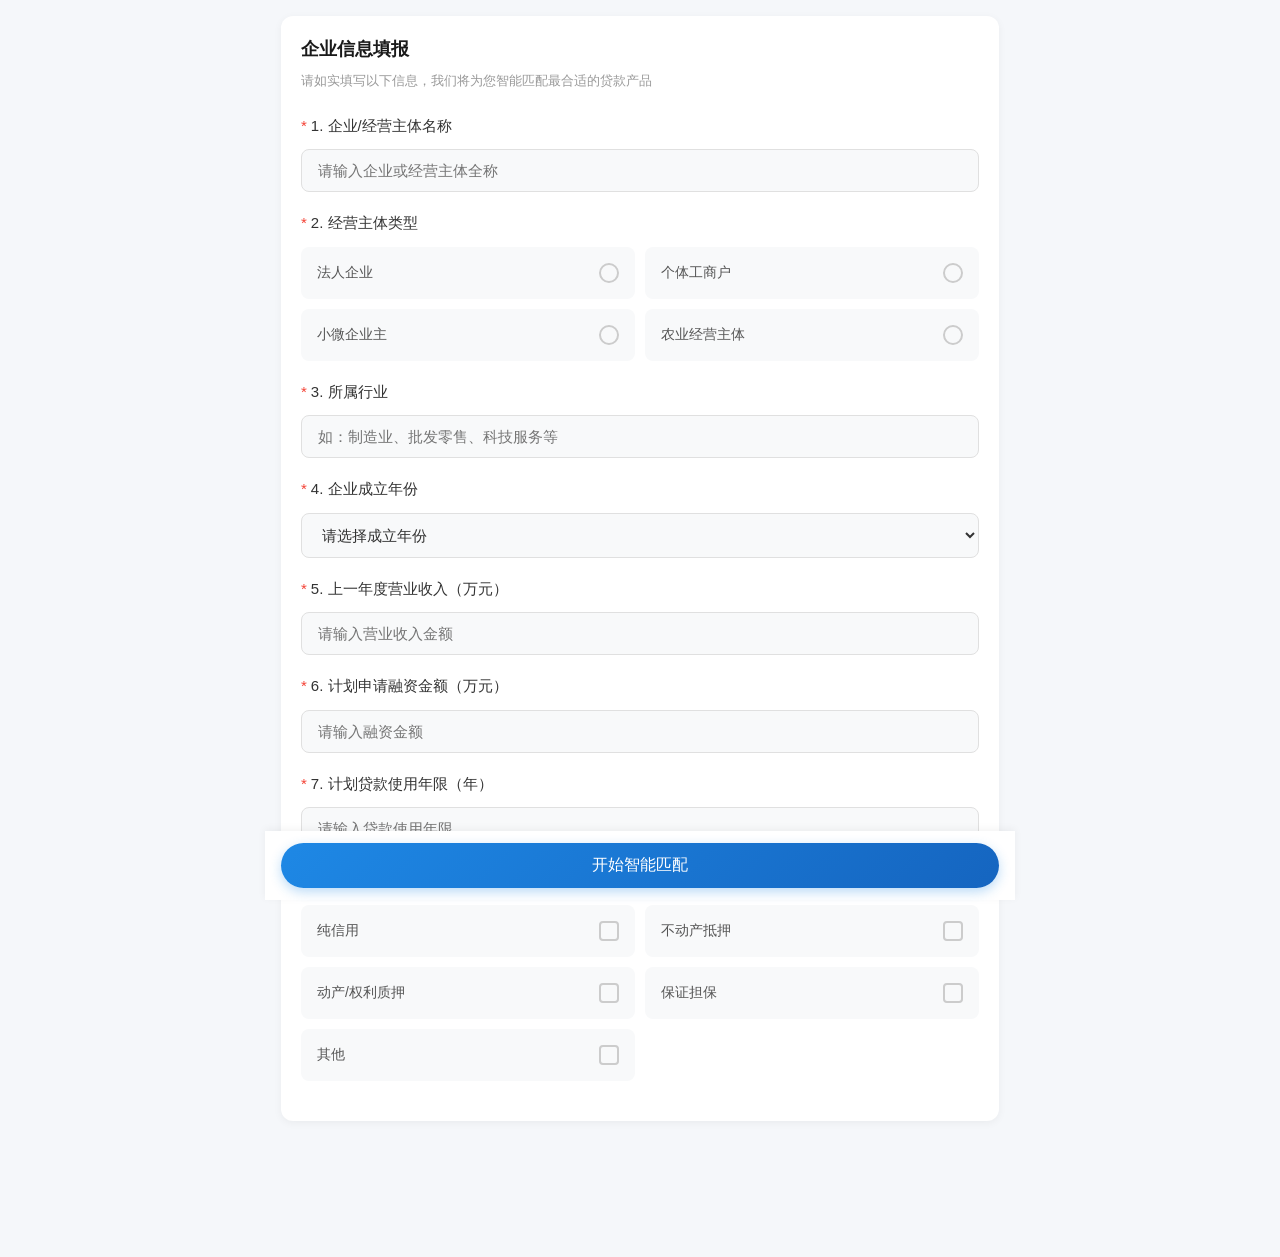
==== questionnaire.html @ fbf0ee69 "Add files via upload" ====
<!DOCTYPE html>
<html lang="zh-CN">
<head>
  <meta charset="UTF-8">
  <meta name="viewport" content="width=device-width, initial-scale=1.0, maximum-scale=1.0, user-scalable=no">
  <meta name="apple-mobile-web-app-capable" content="yes">
  <meta name="apple-mobile-web-app-status-bar-style" content="black-translucent">
  <title>填写问卷 - 贷款产品智能匹配</title>
  <link rel="stylesheet" href="css/style.css">
</head>
<body>
  <div class="container">
    <div class="card">
      <div class="title-md" style="margin-bottom: 8px;">企业信息填报</div>
      <div style="font-size: 13px; color: #999; margin-bottom: 24px;">请如实填写以下信息，我们将为您智能匹配最合适的贷款产品</div>

      <div class="form-item">
        <div class="form-label"><span class="required">*</span>1. 企业/经营主体名称</div>
        <input class="form-input" id="company_name" placeholder="请输入企业或经营主体全称" />
      </div>

      <div class="form-item">
        <div class="form-label"><span class="required">*</span>2. 经营主体类型</div>
        <div class="option-group" id="entity_type_group"></div>
      </div>

      <div class="form-item">
        <div class="form-label"><span class="required">*</span>3. 所属行业</div>
        <input class="form-input" id="industry" placeholder="如：制造业、批发零售、科技服务等" />
      </div>

      <div class="form-item">
        <div class="form-label"><span class="required">*</span>4. 企业成立年份</div>
        <select class="form-input" id="founded_year">
          <option value="">请选择成立年份</option>
        </select>
      </div>

      <div class="form-item">
        <div class="form-label"><span class="required">*</span>5. 上一年度营业收入（万元）</div>
        <input class="form-input" type="digit" id="annual_revenue" placeholder="请输入营业收入金额" />
      </div>

      <div class="form-item">
        <div class="form-label"><span class="required">*</span>6. 计划申请融资金额（万元）</div>
        <input class="form-input" type="digit" id="loan_amount" placeholder="请输入融资金额" />
      </div>

      <div class="form-item">
        <div class="form-label"><span class="required">*</span>7. 计划贷款使用年限（年）</div>
        <input class="form-input" type="digit" id="loan_term" placeholder="请输入贷款使用年限" />
      </div>

      <div class="form-item">
        <div class="form-label"><span class="required">*</span>8. 可接受的贷款类型（可多选）</div>
        <div class="option-group" id="guarantee_types_group"></div>
        <div class="selected-hint" id="guarantee_hint" style="display:none;"></div>
      </div>
    </div>
  </div>

  <!-- 底部按钮 -->
  <div class="bottom-nav">
    <div class="nav-right" style="flex:1; padding:0;">
      <button class="btn-primary" id="submit_btn" onclick="submitForm()">开始智能匹配</button>
    </div>
  </div>

  <script src="js/products.js"></script>
  <script src="js/matcher.js"></script>
  <script src="js/common.js"></script>
  <script src="js/questionnaire.js"></script>
</body>
</html>
---- css/style.css ----
/* 全局样式 - H5贷款匹配系统 */
* {
  margin: 0;
  padding: 0;
  box-sizing: border-box;
  -webkit-tap-highlight-color: transparent;
}

html, body {
  font-family: -apple-system, BlinkMacSystemFont, "PingFang SC", "Helvetica Neue", Helvetica, "Microsoft YaHei", Arial, sans-serif;
  background: #f5f7fa;
  color: #333;
  font-size: 14px;
  line-height: 1.5;
  min-height: 100vh;
}

/* 容器 */
.container {
  max-width: 750px;
  margin: 0 auto;
  padding: 16px;
  padding-bottom: 120px;
  min-height: 100vh;
}

/* 卡片 */
.card {
  background: #fff;
  border-radius: 12px;
  padding: 20px;
  margin-bottom: 16px;
  box-shadow: 0 2px 8px rgba(0, 0, 0, 0.05);
}

/* 标题 */
.title-lg {
  font-size: 22px;
  font-weight: bold;
  color: #1a1a1a;
  margin-bottom: 8px;
}

.title-md {
  font-size: 18px;
  font-weight: 600;
  color: #1a1a1a;
}

/* 按钮 */
.btn-primary, .btn-secondary {
  display: inline-flex;
  align-items: center;
  justify-content: center;
  padding: 12px 28px;
  border-radius: 24px;
  font-size: 16px;
  font-weight: 500;
  border: none;
  cursor: pointer;
  transition: all 0.2s ease;
  text-decoration: none;
  width: 100%;
}

.btn-primary {
  background: linear-gradient(135deg, #1e88e5, #1565c0);
  color: #fff;
  box-shadow: 0 4px 12px rgba(30, 136, 229, 0.3);
}

.btn-primary:active {
  transform: scale(0.98);
  box-shadow: 0 2px 8px rgba(30, 136, 229, 0.3);
}

.btn-secondary {
  background: #f0f0f0;
  color: #555;
}

.btn-secondary:active {
  background: #e0e0e0;
}

/* 底部导航 */
.bottom-nav {
  display: flex;
  position: fixed;
  bottom: 0;
  left: 0;
  right: 0;
  max-width: 750px;
  margin: 0 auto;
  padding: 12px 16px;
  padding-bottom: calc(12px + env(safe-area-inset-bottom));
  background: #fff;
  box-shadow: 0 -2px 8px rgba(0, 0, 0, 0.05);
  z-index: 100;
}

.nav-left {
  flex: 1;
  padding-right: 8px;
}

.nav-right {
  flex: 1;
  padding-left: 8px;
}

/* 进度条 */
.progress-bar {
  display: flex;
  background: #fff;
  border-radius: 12px;
  padding: 20px 12px;
  margin-bottom: 16px;
  box-shadow: 0 2px 8px rgba(0, 0, 0, 0.05);
}

.progress-step {
  flex: 1;
  text-align: center;
  position: relative;
}

.step-circle {
  width: 32px;
  height: 32px;
  border-radius: 50%;
  background: #e0e0e0;
  color: #fff;
  display: flex;
  align-items: center;
  justify-content: center;
  margin: 0 auto 8px;
  font-size: 14px;
  font-weight: bold;
}

.progress-step.active .step-circle {
  background: linear-gradient(135deg, #1e88e5, #1565c0);
  box-shadow: 0 2px 8px rgba(30, 136, 229, 0.4);
}

.progress-step.done .step-circle {
  background: #4caf50;
}

.step-line {
  position: absolute;
  top: 14px;
  left: 50%;
  width: 100%;
  height: 3px;
  background: #e0e0e0;
}

.progress-step.done .step-line {
  background: #4caf50;
}

.step-text {
  font-size: 12px;
  color: #999;
}

.progress-step.active .step-text,
.progress-step.done .step-text {
  color: #1e88e5;
  font-weight: 500;
}

/* 表单 */
.form-item {
  margin-bottom: 20px;
}

.form-label {
  display: flex;
  align-items: center;
  font-size: 15px;
  color: #333;
  font-weight: 500;
  margin-bottom: 12px;
}

.required {
  color: #f44336;
  margin-right: 4px;
}

.form-input {
  width: 100%;
  padding: 12px 16px;
  background: #f8f9fa;
  border: 1px solid #e0e0e0;
  border-radius: 8px;
  font-size: 15px;
  color: #333;
  outline: none;
  transition: border-color 0.2s;
}

.form-input:focus {
  border-color: #1e88e5;
  background: #fff;
}

/* 选项组 */
.option-group {
  display: flex;
  flex-wrap: wrap;
  gap: 10px;
}

.option-item {
  flex: 0 0 calc(50% - 5px);
  box-sizing: border-box;
  background: #f8f9fa;
  border-radius: 8px;
  border: 2px solid transparent;
  transition: all 0.2s ease;
  overflow: hidden;
  cursor: pointer;
}

.option-content {
  display: flex;
  align-items: center;
  justify-content: space-between;
  padding: 12px 14px;
  min-height: 48px;
}

.option-text {
  flex: 1;
  font-size: 14px;
  line-height: 1.4;
  word-break: break-all;
  padding-right: 6px;
  color: #555;
}

.option-radio, .option-checkbox {
  width: 20px;
  height: 20px;
  border-radius: 50%;
  background: #1e88e5;
  color: #fff;
  display: flex;
  align-items: center;
  justify-content: center;
  font-size: 12px;
  font-weight: bold;
  margin-left: 10px;
  flex-shrink: 0;
}

.option-checkbox {
  border-radius: 4px;
}

.option-item:not(.active) .option-radio,
.option-item:not(.active) .option-checkbox {
  background: transparent;
  border: 2px solid #ccc;
  color: transparent;
}

.option-item.active {
  background: #e3f2fd;
  border-color: #1976d2;
}

.option-item.active .option-text {
  color: #1565c0;
  font-weight: 500;
}

.option-item:active {
  transform: scale(0.98);
}

.selected-hint {
  margin-top: 10px;
  font-size: 13px;
  color: #1976d2;
  background: #e3f2fd;
  display: inline-block;
  padding: 4px 14px;
  border-radius: 20px;
}

/* 首页 */
.hero {
  text-align: center;
  padding: 40px 20px;
  background: linear-gradient(135deg, #1e88e5, #1565c0);
  color: #fff;
  border-radius: 16px;
  margin-bottom: 24px;
}

.hero-icon {
  font-size: 64px;
  margin-bottom: 16px;
}

.hero-title {
  font-size: 24px;
  font-weight: bold;
  margin-bottom: 8px;
}

.hero-desc {
  font-size: 14px;
  opacity: 0.9;
  line-height: 1.6;
}

.feature-list {
  display: flex;
  flex-wrap: wrap;
  gap: 12px;
  margin-top: 20px;
}

.feature-item {
  flex: 0 0 calc(50% - 6px);
  background: #fff;
  border-radius: 12px;
  padding: 16px;
  text-align: center;
  box-shadow: 0 2px 8px rgba(0, 0, 0, 0.05);
}

.feature-icon {
  font-size: 32px;
  margin-bottom: 8px;
}

.feature-text {
  font-size: 13px;
  color: #555;
}

.start-btn-wrap {
  margin-top: 28px;
}

/* 结果页 */
.summary-card {
  background: linear-gradient(135deg, #fff8e1, #ffecb3);
}

.summary-title {
  font-size: 16px;
  font-weight: 600;
  color: #f57c00;
  margin-bottom: 16px;
}

.summary-grid {
  display: flex;
  flex-wrap: wrap;
  gap: 12px;
}

.summary-item {
  flex: 0 0 calc(50% - 6px);
}

.summary-label {
  font-size: 12px;
  color: #999;
  margin-bottom: 4px;
}

.summary-value {
  font-size: 14px;
  color: #333;
  font-weight: 500;
}

.summary-value.highlight {
  color: #e65100;
  font-size: 16px;
  font-weight: bold;
}

.qual-tags {
  display: flex;
  flex-wrap: wrap;
  gap: 8px;
  margin-top: 12px;
}

.tag {
  padding: 4px 12px;
  border-radius: 12px;
  font-size: 12px;
  display: inline-block;
}

.tag-purple {
  background: #f3e5f5;
  color: #7b1fa2;
}

.tag-blue {
  background: #e3f2fd;
  color: #1565c0;
}

.tag-green {
  background: #e8f5e9;
  color: #2e7d32;
}

/* 匹配统计 */
.match-stats {
  display: flex;
  background: #fff;
  border-radius: 12px;
  padding: 20px;
  margin-bottom: 16px;
  box-shadow: 0 2px 8px rgba(0, 0, 0, 0.05);
}

.stat-item {
  flex: 1;
  text-align: center;
}

.stat-num {
  font-size: 28px;
  font-weight: bold;
  color: #1e88e5;
  margin-bottom: 4px;
}

.stat-label {
  font-size: 13px;
  color: #666;
}

.stat-divider {
  width: 1px;
  background: #eee;
  margin: 0 10px;
}

/* 章节 */
.section {
  margin-bottom: 16px;
}

.section-header {
  display: flex;
  align-items: baseline;
  justify-content: space-between;
  margin-bottom: 12px;
  padding: 0 4px;
}

.section-title {
  font-size: 17px;
  font-weight: 600;
  color: #1a1a1a;
}

.section-desc {
  font-size: 12px;
  color: #999;
}

/* 产品卡片 - 优先推荐 */
.product-card {
  background: #fff;
  border-radius: 12px;
  margin-bottom: 14px;
  box-shadow: 0 2px 8px rgba(0, 0, 0, 0.05);
  overflow: hidden;
}

.product-header {
  display: flex;
  align-items: center;
  padding: 16px;
  background: linear-gradient(135deg, #e3f2fd, #bbdefb);
}

.product-rank {
  width: 32px;
  height: 32px;
  border-radius: 50%;
  background: #1e88e5;
  color: #fff;
  display: flex;
  align-items: center;
  justify-content: center;
  font-size: 15px;
  font-weight: bold;
  margin-right: 12px;
  flex-shrink: 0;
}

.product-basic {
  flex: 1;
  min-width: 0;
}

.product-name {
  font-size: 16px;
  font-weight: 600;
  color: #1a1a1a;
  margin-bottom: 4px;
}

.product-bank {
  font-size: 13px;
  color: #666;
}

.product-body {
  padding: 16px;
}

.product-attrs {
  display: flex;
  flex-wrap: wrap;
  gap: 12px;
  margin-bottom: 14px;
}

.attr-item {
  flex: 0 0 calc(50% - 6px);
}

.attr-label {
  font-size: 12px;
  color: #999;
  margin-bottom: 4px;
}

.attr-value {
  font-size: 14px;
  color: #333;
  font-weight: 500;
}

.attr-value.rate {
  color: #e65100;
  font-weight: bold;
}

.product-reason {
  background: #f5f5f5;
  border-radius: 8px;
  padding: 12px;
  margin-bottom: 12px;
}

.reason-label {
  font-size: 12px;
  color: #666;
  margin-bottom: 6px;
}

.reason-text {
  font-size: 13px;
  color: #333;
  line-height: 1.5;
}

.product-features {
  display: flex;
  flex-wrap: wrap;
  gap: 8px;
  margin-bottom: 14px;
}

.product-contact {
  display: flex;
  align-items: flex-start;
  padding-top: 14px;
  border-top: 1px solid #f0f0f0;
}

.contact-label {
  font-size: 13px;
  color: #666;
  width: 70px;
  flex-shrink: 0;
  padding-top: 2px;
}

.contact-info {
  flex: 1;
  display: flex;
  flex-direction: column;
}

.contact-name {
  font-size: 14px;
  color: #333;
  margin-bottom: 6px;
}

.contact-phones {
  display: flex;
  flex-wrap: wrap;
  gap: 8px;
}

.contact-phone {
  font-size: 14px;
  color: #1e88e5;
  font-weight: 500;
  padding: 4px 12px;
  background: #e3f2fd;
  border-radius: 6px;
  text-decoration: none;
}

.product-actions {
  display: flex;
  border-top: 1px solid #f0f0f0;
}

.action-btn {
  flex: 1;
  padding: 14px;
  text-align: center;
  font-size: 14px;
  font-weight: 500;
  cursor: pointer;
  transition: background 0.2s;
  text-decoration: none;
  color: inherit;
}

.action-btn:active {
  background: #f5f5f5;
}

.action-call {
  color: #1e88e5;
  border-right: 1px solid #f0f0f0;
}

.action-copy {
  color: #4caf50;
}

/* 备选卡片 */
.backup-card {
  background: #fff;
  border-radius: 12px;
  padding: 14px 16px;
  margin-bottom: 10px;
  box-shadow: 0 2px 8px rgba(0, 0, 0, 0.05);
}

.backup-header {
  margin-bottom: 10px;
}

.backup-name {
  font-size: 15px;
  font-weight: 600;
  color: #1a1a1a;
  margin-bottom: 4px;
}

.backup-bank {
  font-size: 12px;
  color: #888;
}

.backup-info {
  display: flex;
  flex-wrap: wrap;
  gap: 10px;
  font-size: 13px;
  color: #555;
  margin-bottom: 10px;
}

.backup-info .rate {
  color: #e65100;
  font-weight: 500;
}

.backup-contact {
  display: flex;
  align-items: center;
  flex-wrap: wrap;
  padding-top: 10px;
  border-top: 1px solid #f5f5f5;
}

.backup-contact .contact-text {
  font-size: 13px;
  color: #666;
  margin-right: 8px;
}

.call-btn {
  font-size: 13px;
  color: #1e88e5;
  padding: 4px 14px;
  background: #e3f2fd;
  border-radius: 16px;
  margin-right: 8px;
  margin-bottom: 4px;
  text-decoration: none;
}

/* 无结果 */
.no-result {
  text-align: center;
  padding: 60px 20px;
}

.no-result-icon {
  font-size: 64px;
  margin-bottom: 16px;
}

.no-result-title {
  font-size: 18px;
  font-weight: 600;
  color: #333;
  margin-bottom: 8px;
}

.no-result-desc {
  font-size: 14px;
  color: #888;
}

/* 温馨提示 */
.tips-card {
  background: #fff;
  border-radius: 12px;
  padding: 16px;
  margin-bottom: 16px;
  box-shadow: 0 2px 8px rgba(0, 0, 0, 0.05);
}

.tips-title {
  font-size: 15px;
  font-weight: 600;
  color: #f57c00;
  margin-bottom: 12px;
}

.tip-item {
  font-size: 13px;
  color: #555;
  line-height: 1.7;
  margin-bottom: 6px;
}

/* 底部操作 */
.bottom-actions {
  display: flex;
  gap: 10px;
}

.bottom-actions .btn-primary,
.bottom-actions .btn-secondary {
  flex: 1;
  padding: 12px 16px;
  font-size: 15px;
}

/* Toast */
.toast {
  position: fixed;
  top: 50%;
  left: 50%;
  transform: translate(-50%, -50%);
  background: rgba(0, 0, 0, 0.75);
  color: #fff;
  padding: 12px 24px;
  border-radius: 8px;
  font-size: 14px;
  z-index: 9999;
  opacity: 0;
  transition: opacity 0.3s;
  pointer-events: none;
  max-width: 80%;
  text-align: center;
}

.toast.show {
  opacity: 1;
}
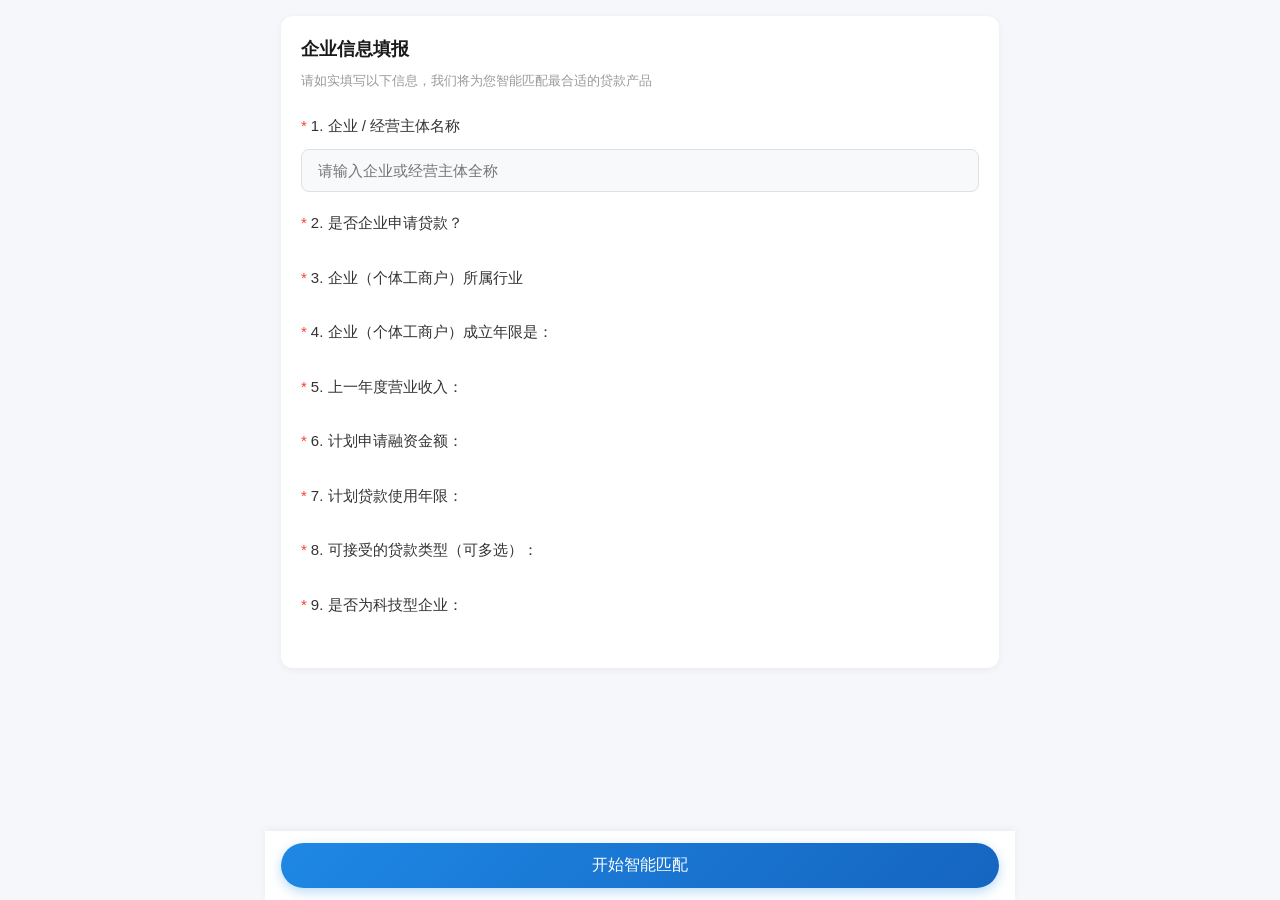
==== commit 317d62b1: "Add files via upload" ====
--- a/questionnaire.html
+++ b/questionnaire.html
@@ -14,47 +14,62 @@
       <div class="title-md" style="margin-bottom: 8px;">企业信息填报</div>
       <div style="font-size: 13px; color: #999; margin-bottom: 24px;">请如实填写以下信息，我们将为您智能匹配最合适的贷款产品</div>
 
+      <!-- 第1题：企业/经营主体名称（填空） -->
       <div class="form-item">
-        <div class="form-label"><span class="required">*</span>1. 企业/经营主体名称</div>
+        <div class="form-label"><span class="required">*</span>1. 企业 / 经营主体名称</div>
         <input class="form-input" id="company_name" placeholder="请输入企业或经营主体全称" />
       </div>
 
+      <!-- 第2题：是否企业申请贷款（单选） -->
       <div class="form-item">
-        <div class="form-label"><span class="required">*</span>2. 经营主体类型</div>
-        <div class="option-group" id="entity_type_group"></div>
+        <div class="form-label"><span class="required">*</span>2. 是否企业申请贷款？</div>
+        <div class="option-group" id="is_enterprise_group"></div>
       </div>
 
+      <!-- 第3题：所属行业（单选+S项填空） -->
       <div class="form-item">
-        <div class="form-label"><span class="required">*</span>3. 所属行业</div>
-        <input class="form-input" id="industry" placeholder="如：制造业、批发零售、科技服务等" />
+        <div class="form-label"><span class="required">*</span>3. 企业（个体工商户）所属行业</div>
+        <div class="option-group" id="industry_group"></div>
+        <div class="form-item" id="industry_other_wrap" style="display:none; margin-top:12px; margin-bottom:0;">
+          <input class="form-input" id="industry_other" placeholder="请填写具体行业" />
+        </div>
       </div>
 
+      <!-- 第4题：成立年限（单选） -->
       <div class="form-item">
-        <div class="form-label"><span class="required">*</span>4. 企业成立年份</div>
-        <select class="form-input" id="founded_year">
-          <option value="">请选择成立年份</option>
-        </select>
+        <div class="form-label"><span class="required">*</span>4. 企业（个体工商户）成立年限是：</div>
+        <div class="option-group" id="years_group"></div>
       </div>
 
+      <!-- 第5题：上一年度营业收入（单选） -->
       <div class="form-item">
-        <div class="form-label"><span class="required">*</span>5. 上一年度营业收入（万元）</div>
-        <input class="form-input" type="digit" id="annual_revenue" placeholder="请输入营业收入金额" />
+        <div class="form-label"><span class="required">*</span>5. 上一年度营业收入：</div>
+        <div class="option-group" id="revenue_group"></div>
       </div>
 
+      <!-- 第6题：计划申请融资金额（单选） -->
       <div class="form-item">
-        <div class="form-label"><span class="required">*</span>6. 计划申请融资金额（万元）</div>
-        <input class="form-input" type="digit" id="loan_amount" placeholder="请输入融资金额" />
+        <div class="form-label"><span class="required">*</span>6. 计划申请融资金额：</div>
+        <div class="option-group" id="loan_amount_group"></div>
       </div>
 
+      <!-- 第7题：计划贷款使用年限（单选） -->
       <div class="form-item">
-        <div class="form-label"><span class="required">*</span>7. 计划贷款使用年限（年）</div>
-        <input class="form-input" type="digit" id="loan_term" placeholder="请输入贷款使用年限" />
+        <div class="form-label"><span class="required">*</span>7. 计划贷款使用年限：</div>
+        <div class="option-group" id="loan_term_group"></div>
       </div>
 
+      <!-- 第8题：可接受的贷款类型（多选） -->
       <div class="form-item">
-        <div class="form-label"><span class="required">*</span>8. 可接受的贷款类型（可多选）</div>
+        <div class="form-label"><span class="required">*</span>8. 可接受的贷款类型（可多选）：</div>
         <div class="option-group" id="guarantee_types_group"></div>
         <div class="selected-hint" id="guarantee_hint" style="display:none;"></div>
+      </div>
+
+      <!-- 第9题：是否为科技型企业（单选） -->
+      <div class="form-item">
+        <div class="form-label"><span class="required">*</span>9. 是否为科技型企业：</div>
+        <div class="option-group" id="is_tech_group"></div>
       </div>
     </div>
   </div>
@@ -66,9 +81,11 @@
     </div>
   </div>
 
+  <script src="https://static.cloudbase.tencent.com/js/sdk/cloudbase.js"></script>
   <script src="js/products.js"></script>
   <script src="js/matcher.js"></script>
   <script src="js/common.js"></script>
+  <script src="js/cloudbase.js"></script>
   <script src="js/questionnaire.js"></script>
 </body>
 </html>
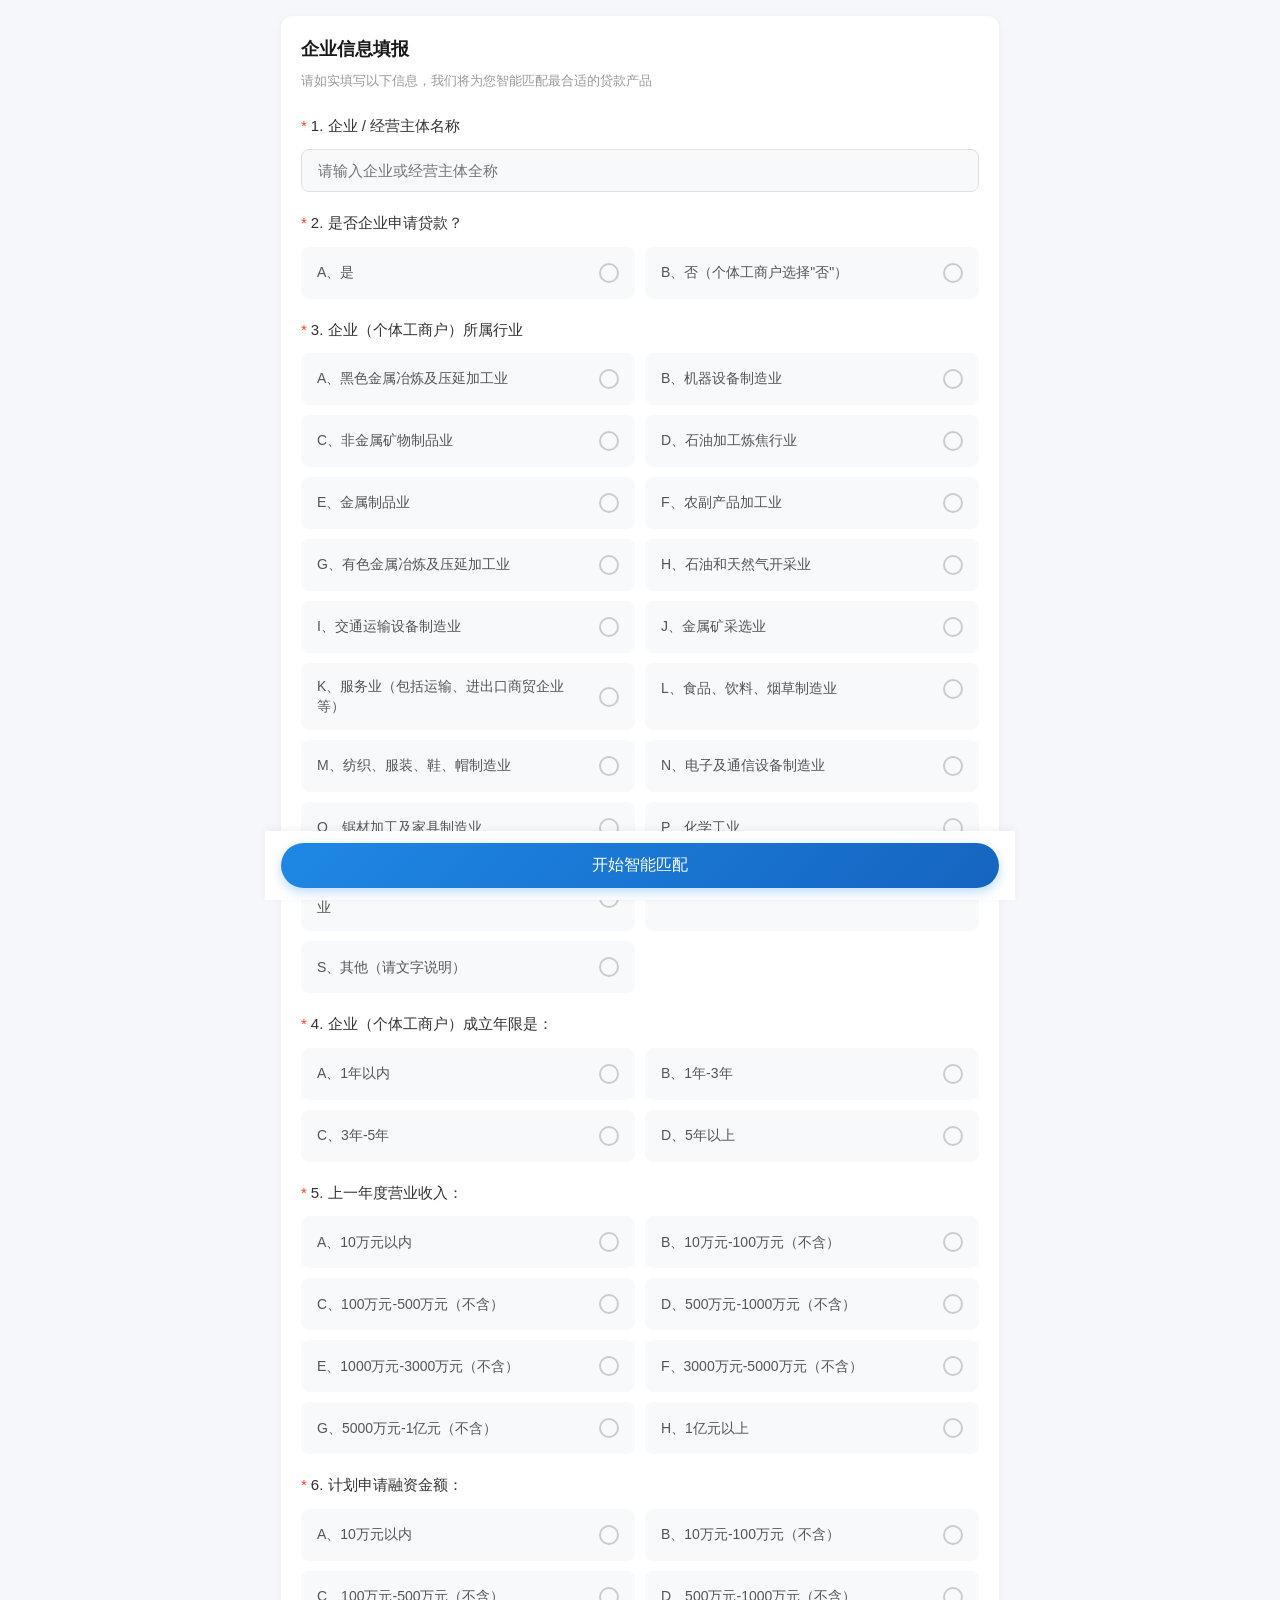
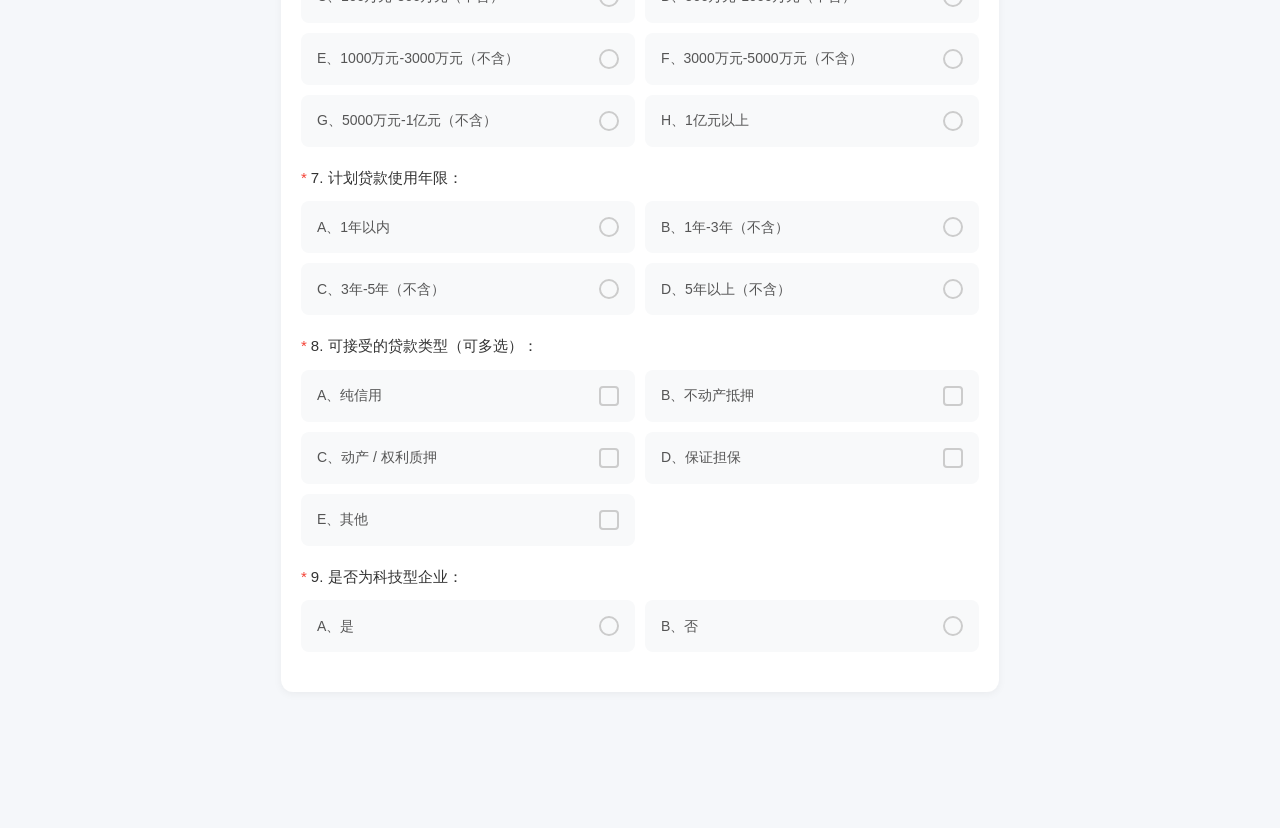
==== commit 8adc5eb8: "Add files via upload" ====
--- a/questionnaire.html
+++ b/questionnaire.html
@@ -81,7 +81,7 @@
     </div>
   </div>
 
-  <script src="https://static.cloudbase.tencent.com/js/sdk/cloudbase.js"></script>
+  <script src="https://static.cloudbase.net/cloudbase-js-sdk/latest/cloudbase.full.js"></script>
   <script src="js/products.js"></script>
   <script src="js/matcher.js"></script>
   <script src="js/common.js"></script>
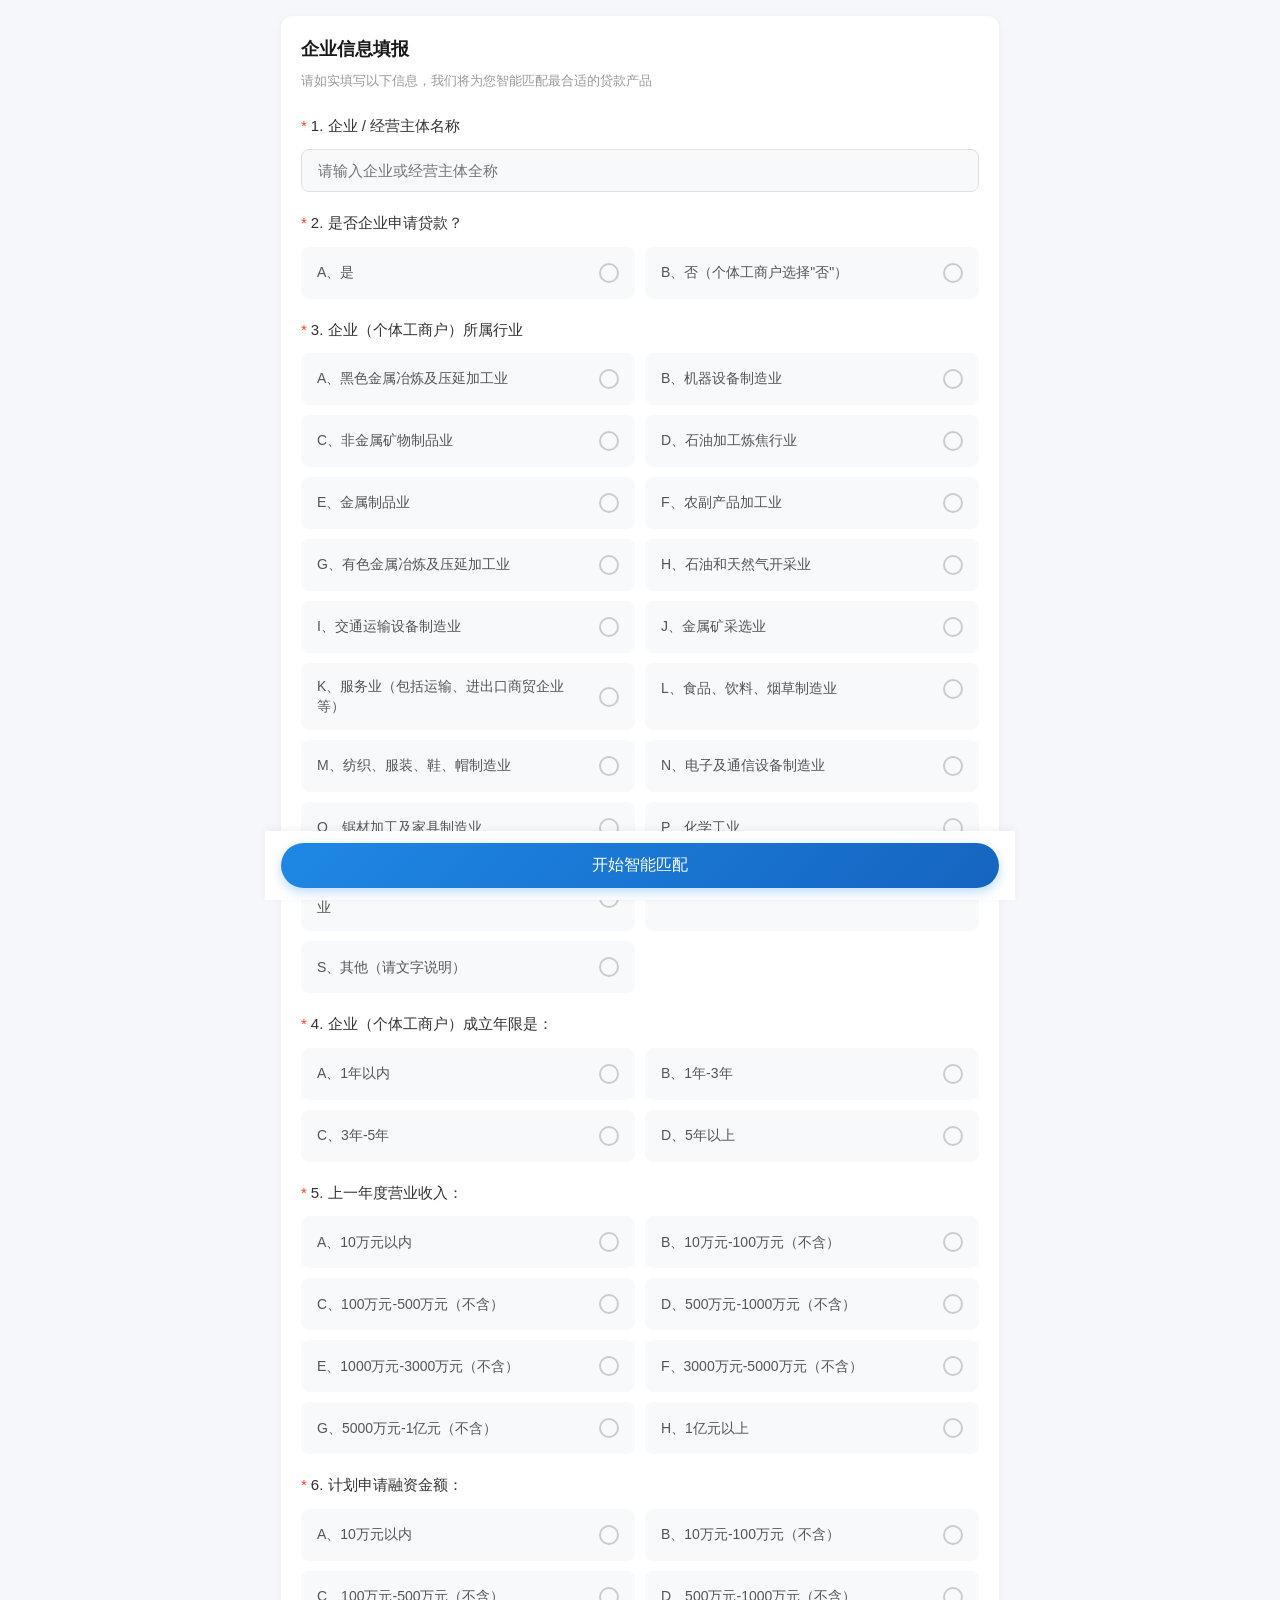
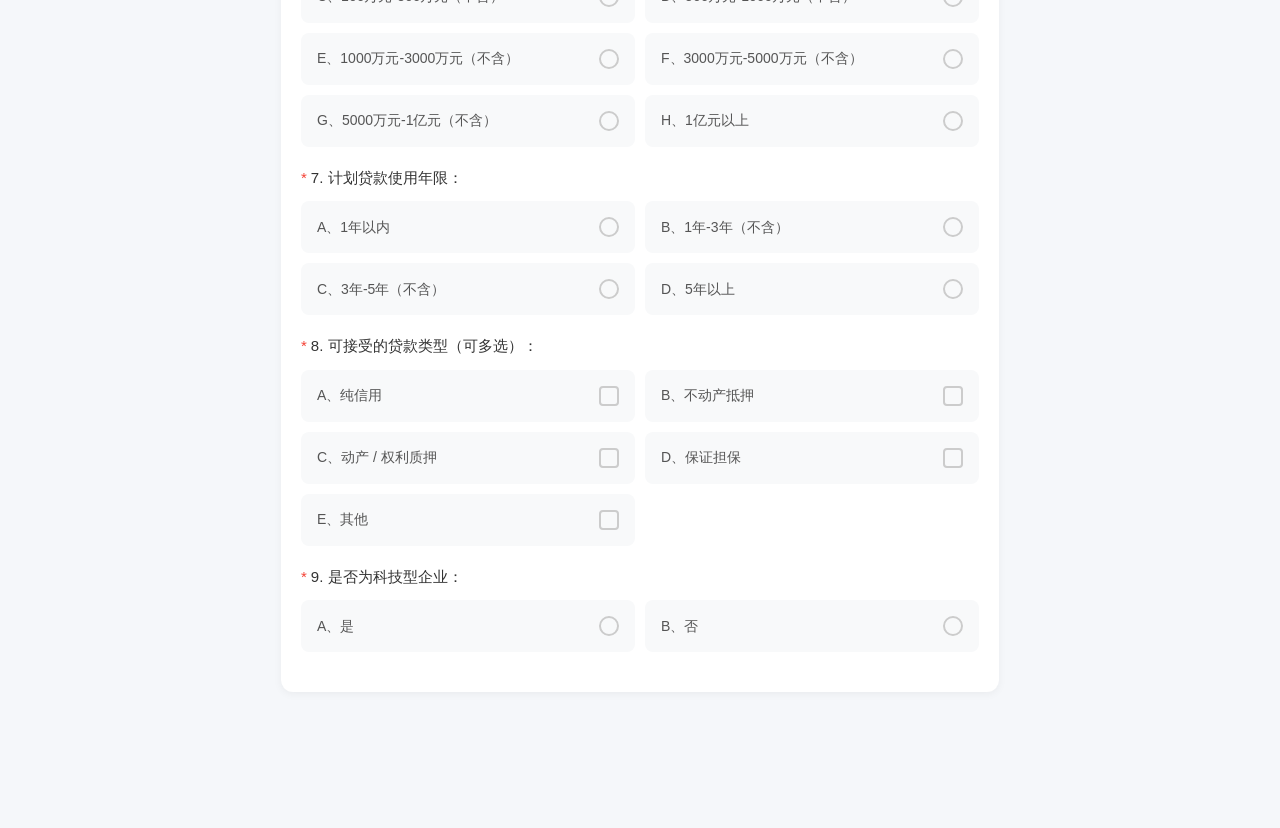
==== commit 4a0bed5a: "Add files via upload" ====
--- a/questionnaire.html
+++ b/questionnaire.html
@@ -81,11 +81,10 @@
     </div>
   </div>
 
-  <script src="https://static.cloudbase.net/cloudbase-js-sdk/latest/cloudbase.full.js"></script>
   <script src="js/products.js"></script>
   <script src="js/matcher.js"></script>
   <script src="js/common.js"></script>
-  <script src="js/cloudbase.js"></script>
+  <script src="js/github-db.js"></script>
   <script src="js/questionnaire.js"></script>
 </body>
 </html>
